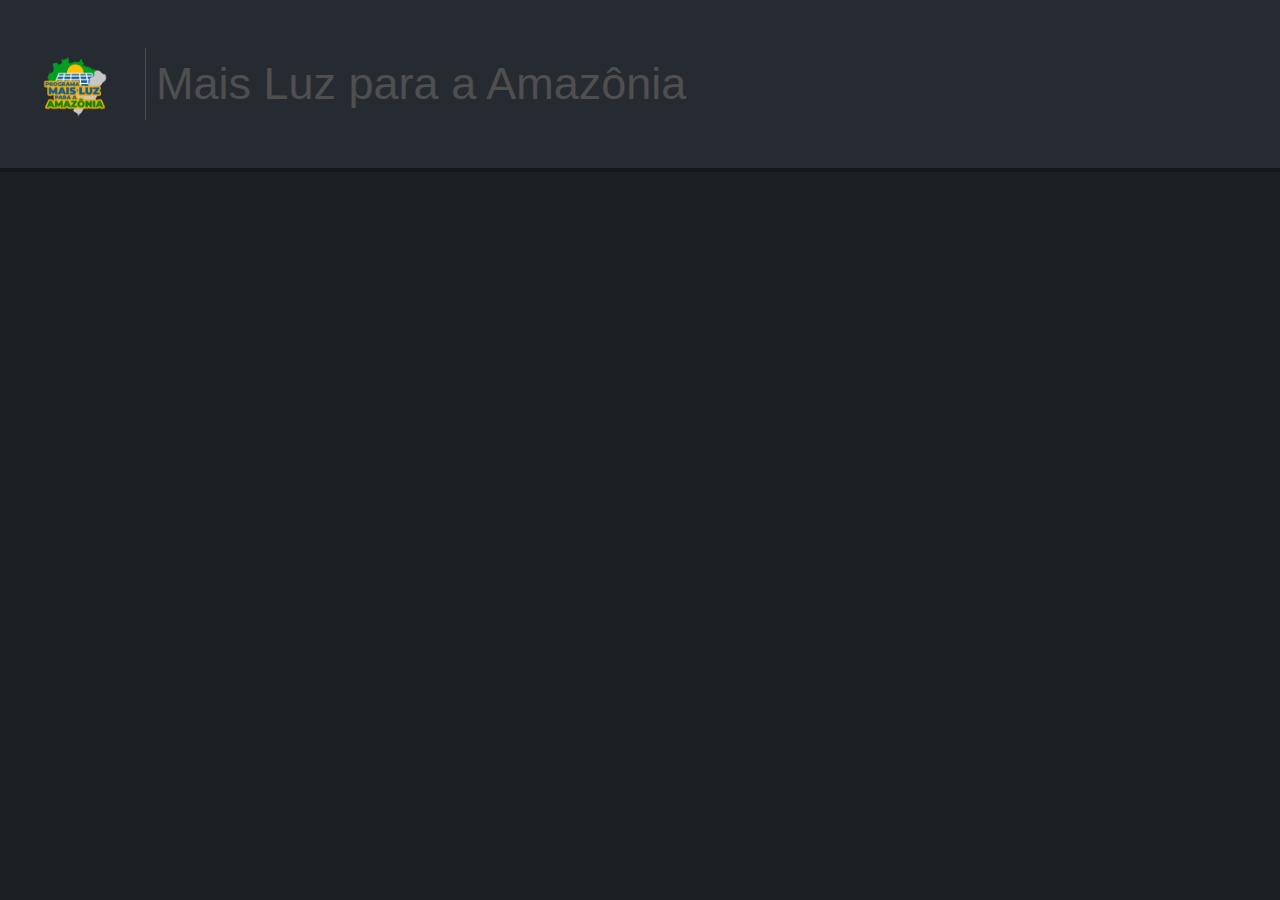
==== index.html @ 47ce4924 "feat: starting a new project" ====
<!DOCTYPE html>
<html lang="en">
<head>
    <meta charset="UTF-8">
    <meta http-equiv="X-UA-Compatible" content="IE=edge">
    <meta name="viewport" content="width=device-width, initial-scale=1.0">
    <title>Dashboard</title>

    <link href="style.css" rel="stylesheet">
</head>

<body>
        <header>
          <div id="img">
            <img src="MLA.png" width="82" height="62">
          </div>  
            <p id="font">Mais Luz para a Amazônia</p> 
        </header>
    
    
    
</body>
</html>
---- style.css ----
body{
    background-color:#1D2023;
    padding: 0;
    margin: 0;
}
header{
    background-color: #262B32;
    box-shadow: 0 4px rgba(0, 0, 0, 0.25);
    display: flex;
    flex-direction: row;
    justify-content: left;
    align-items: center;
    padding: 3px;
}
#font{
    font-family: Arial, Helvetica, sans-serif;
    font-size: 45px;
    color:#4F4F4F;
    border-left: 1px solid #4F4F4F;
    padding-top: 10px;
    padding-bottom: 10px;
    padding-left: 10px;
}
#img{
    margin-left: 30px;
    margin-right: 30px;
    margin-top: 10px;
}
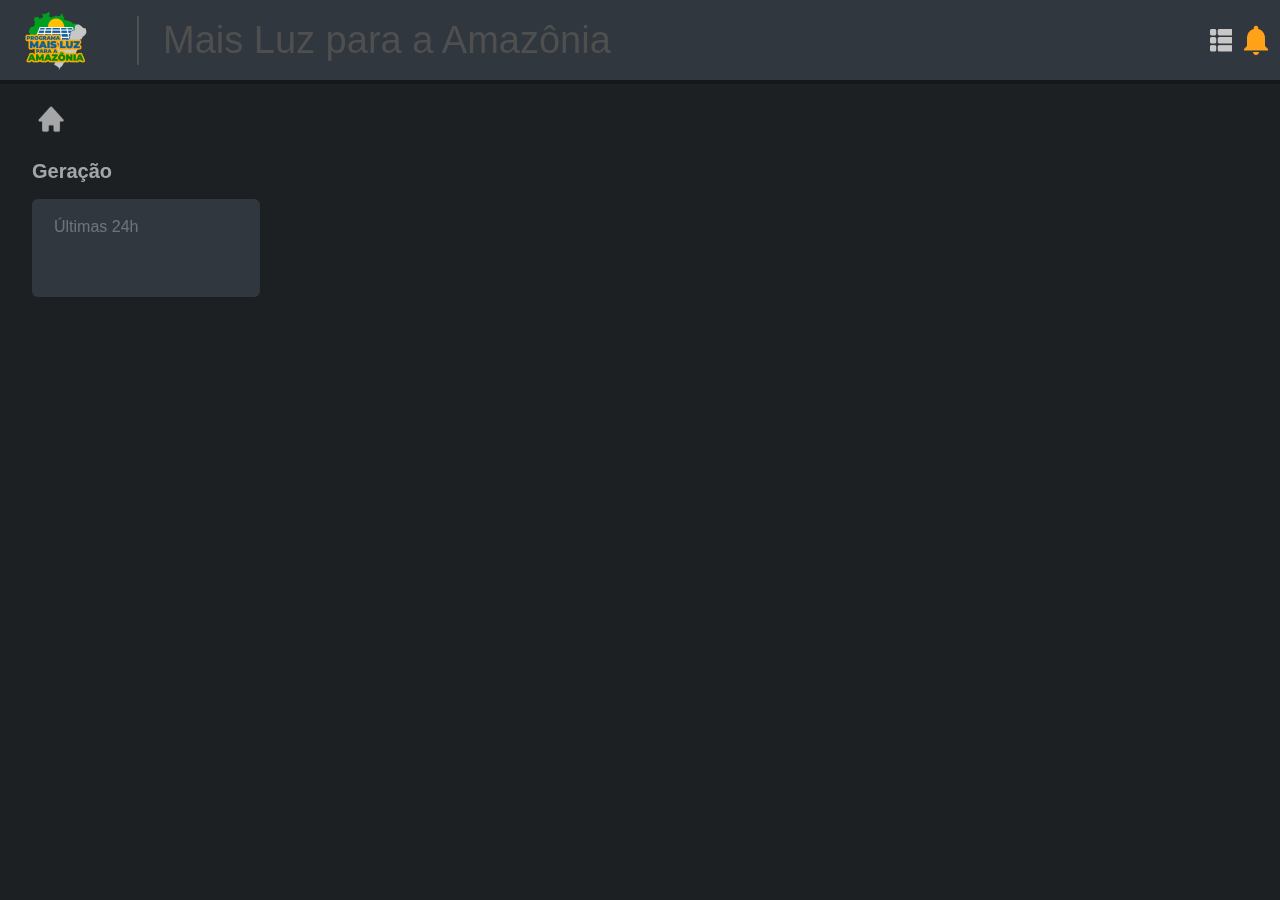
==== commit 5d6905f4: "feat: Added a generation side information card" ====
--- a/index.html
+++ b/index.html
@@ -1,23 +1,32 @@
 <!DOCTYPE html>
 <html lang="en">
-<head>
-    <meta charset="UTF-8">
-    <meta http-equiv="X-UA-Compatible" content="IE=edge">
-    <meta name="viewport" content="width=device-width, initial-scale=1.0">
+  <head>
+    <meta charset="UTF-8" />
+    <meta http-equiv="X-UA-Compatible" content="IE=edge" />
+    <meta name="viewport" content="width=device-width, initial-scale=1.0" />
     <title>Dashboard</title>
 
-    <link href="style.css" rel="stylesheet">
-</head>
+    <link rel="stylesheet" href="../assets/style.css"/>
+  </head>
 
-<body>
-        <header>
-          <div id="img">
-            <img src="MLA.png" width="82" height="62">
-          </div>  
-            <p id="font">Mais Luz para a Amazônia</p> 
-        </header>
-    
-    
-    
-</body>
-</html>+  <body>
+    <header>
+      <img id="imagem-mla" src="../assets/MLA.png" />
+      <img id="imagem-icones" src="../assets/View_Icons.png" />
+      <img id="imagem-carga" src="../assets/Vector.png" />
+      <img id="imagem-notficacao" src="../assets/Vectors.png" />
+      <p id="titulo-do-header">Mais Luz para a Amazônia</p>
+    </header>
+    <div class="home_bottom">
+      <img id="imagem-casa" src="../assets/Home.png" />
+    </div>
+    <div class="lateral-esq">
+      <p id="geracao">
+        <b>Geração</b>
+        <div class="caixa-info">
+            <p class="contagem-de-tempo">Últimas 24h</p>
+        </div>
+      </p>
+    </div>
+  </body>
+</html>
--- a/assets/style.css
+++ b/assets/style.css
@@ -0,0 +1,105 @@
+body {
+  background-color: #1d2023;
+  padding: 0;
+  margin: 0;
+  overflow: hidden;
+  overflow-y: auto;
+}
+header {
+  background-color: #30373e;
+  box-shadow: 0 4px rgba(0, 0, 0, 0.25);
+  display: flex;
+  flex-direction: row;
+  justify-content: left;
+  align-items: center;
+  height: 80px;
+}
+#titulo-do-header {
+  position: absolute;
+  left: 137px;
+  top: 19px;
+  font-family: Arial, Helvetica, sans-serif;
+  font-size: 38px;
+  color: #4f4f4f;
+  margin-top: -3px;
+  border-style: solid;
+  border-width: 0px 0px 0px 2px;
+  border-left-color: #4f4f4f;
+  padding-top: 3px;
+  padding-bottom: 3px;
+  padding-left: 24px;
+}
+#imagem-mla {
+  position: absolute;
+  width: 79px;
+  height: 70px;
+  left: 16px;
+  top: 5px;
+  cursor: pointer;
+}
+#imagem-notficacao {
+  position: sticky;
+  left: 1300px;
+  right: 32px;
+  cursor: pointer;
+}
+#imagem-carga {
+  position: sticky;
+  left: 1250px;
+  right: 32px;
+  cursor: pointer;
+}
+#imagem-icones {
+  position: sticky;
+  left: 1200px;
+  right: 32px;
+  cursor: pointer;
+}
+.home_bottom {
+  width: 1280px;
+  height: 80px;
+  display: inline-block;
+  position: relative;
+  margin-left: 38px;
+  margin-right: 38px;
+}
+#imagem-casa {
+  width: 26px;
+  height: 26px;
+  margin-top: 26px;
+  margin-bottom: 28px;
+  cursor: pointer;
+}
+.lateral-esq {
+  position: absolute;
+  width: 228px;
+  height: 529px;
+  left: 32px;
+  top: 160px;
+  /*background-color: darkred;*/
+}
+#geracao {
+  position: absolute;
+  margin: 0;
+  font-family: Arial, Helvetica, sans-serif;
+  font-size: 20px;
+  color: rgba(255, 255, 255, 0.6);
+  display: flex;
+}
+.caixa-info {
+  position: absolute;
+  width: 228px;
+  height: 98px;
+  top: 39px;
+  border-radius: 6px;
+  background: #30373e;
+}
+.contagem-de-tempo {
+  color: rgba(255, 255, 255, 0.3);
+  font-family: Arial, Helvetica, sans-serif;
+  font-size: 16px;
+  position: absolute;
+  display: flex;
+  margin-left: 22px;
+  margin-top: 19px;
+}
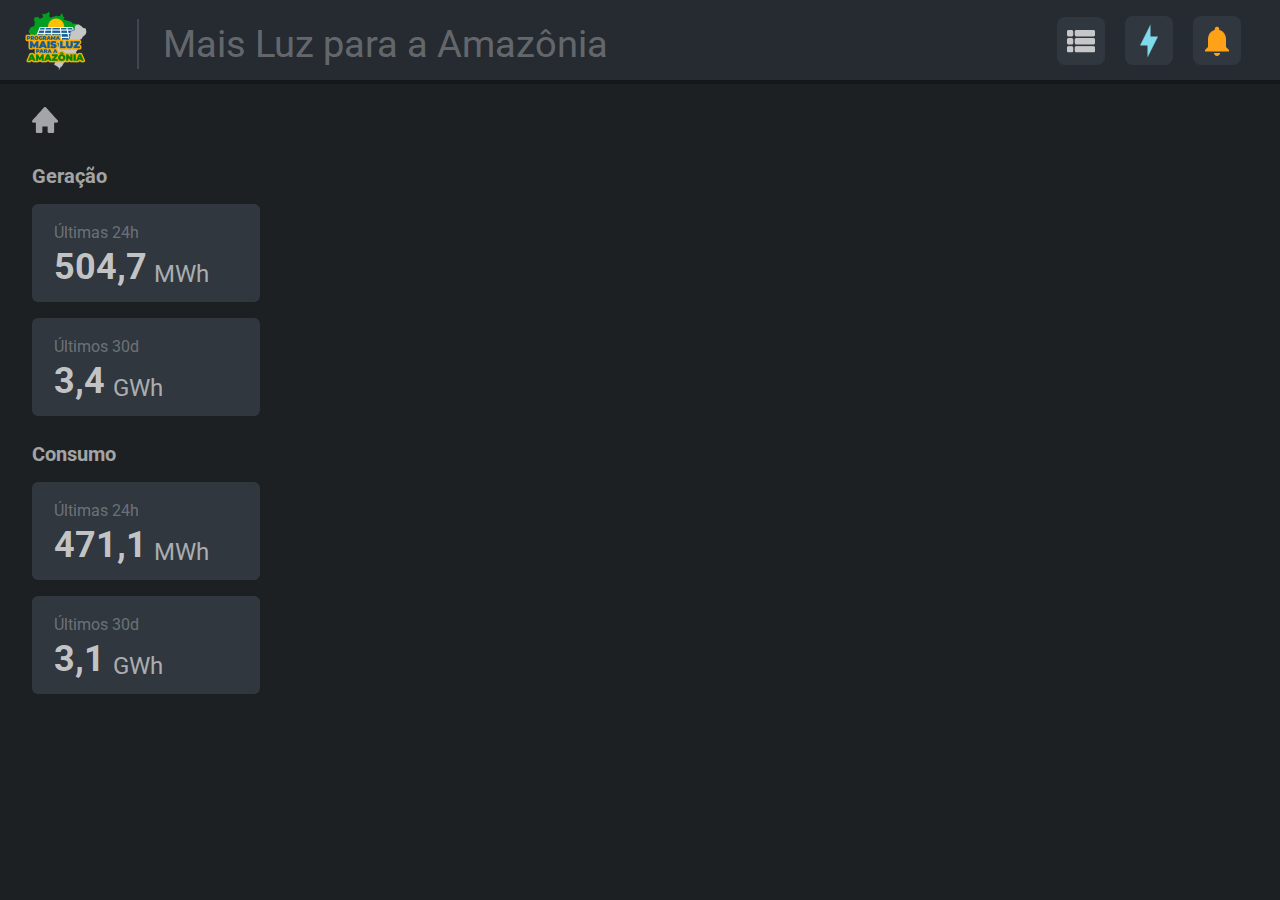
==== commit e6fb901d: "feat: generation and consumption information field implemented" ====
--- a/index.html
+++ b/index.html
@@ -6,26 +6,56 @@
     <meta name="viewport" content="width=device-width, initial-scale=1.0" />
     <title>Dashboard</title>
 
-    <link rel="stylesheet" href="../assets/style.css"/>
+    <link rel="stylesheet" href="./assets/css/style.css"/>
   </head>
 
   <body>
     <header>
-      <img id="imagem-mla" src="../assets/MLA.png" />
-      <img id="imagem-icones" src="../assets/View_Icons.png" />
-      <img id="imagem-carga" src="../assets/Vector.png" />
-      <img id="imagem-notficacao" src="../assets/Vectors.png" />
+      <img id="imagem-mla" src="./assets/image/Logo_MLA.png" />
+      <div class="botoes-imagens">
+        <img class="Icones menu"src="./assets/image/Icone_do_menu.png" />
+        <img class="Icones energia"src="./assets/image/Icone_de_energia.png" />
+        <img class="Icones notficacao"src="./assets/image/Icone_de_notficacao.png" />  
+      </div>
       <p id="titulo-do-header">Mais Luz para a Amazônia</p>
     </header>
-    <div class="home_bottom">
-      <img id="imagem-casa" src="../assets/Home.png" />
+    <div class="padding_do_botao_home">
+      <img id="imagem-casa" src="./assets/image/Icone_de_home.png" />
     </div>
     <div class="lateral-esq">
-      <p id="geracao">
+      <p id       ="Geracao">
         <b>Geração</b>
         <div class="caixa-info">
             <p class="contagem-de-tempo">Últimas 24h</p>
+            <p class="valoes">
+              <b>504,7</b>
+            </p>
+            <p class="unidade_de_medida">MWh</p>
         </div>
+        <div class="caixa-info">
+          <p class="contagem-de-tempo">Últimos 30d</p>
+          <p class="valoes">
+            <b>3,4</b>
+          </p>
+          <p class="unidade_de_medida_2">GWh</p>
+      </div>
+      </p>
+      <p id="Consumo">
+        <b>Consumo</b>
+        <div class="caixa-info">
+            <p class="contagem-de-tempo">Últimas 24h</p>
+            <p class="valoes">
+              <b>471,1</b>
+            </p>
+            <p class="unidade_de_medida">MWh</p>
+        </div>
+        <div class="caixa-info">
+          <p class="contagem-de-tempo">Últimos 30d</p>
+          <p class="valoes">
+            <b>3,1</b>
+          </p>
+          <p class="unidade_de_medida_2">GWh</p>
+      </div>
       </p>
     </div>
   </body>
--- a/assets/css/style.css
+++ b/assets/css/style.css
@@ -0,0 +1,120 @@
+@import url("https://fonts.googleapis.com/css2?family=Roboto&display=swap");
+* {
+  padding: 0;
+  margin: 0;
+  font-family: "Roboto", sans-serif;
+}
+body {
+  background-color: #1d2023;
+  overflow: hidden;
+  overflow-y: auto;
+}
+header {
+  background-color: #262b32;
+  box-shadow: 0 4px rgba(0, 0, 0, 0.25);
+  display: flex;
+  height: 80px;
+}
+#titulo-do-header {
+  position: absolute;
+  left: 137px;
+  top: 19px;
+  font-size: 38px;
+  color: rgba(255, 255, 255, 0.3);
+  border: solid #3e4750;
+  border-width: 0px 0px 0px 2px;
+  padding: 3px 0 3px 24px;
+}
+#imagem-mla {
+  margin: 5px 18px 5px 16px;
+  cursor: pointer;
+}
+.padding_do_botao_home {
+  width: 1280px;
+  height: 80px;
+  display: inline-block;
+  margin: 0 32px;
+}
+#imagem-casa {
+  margin: 27px 0 27px;
+  cursor: pointer;
+}
+.botoes-imagens {
+  margin: auto;
+  width: 100%;
+  height: 100%;
+  text-align: right;
+}
+.Icones {
+  display: inline-block;
+  background-color: #30373e;
+  border-radius: 8px;
+  cursor: pointer;
+}
+.menu {
+  padding: 13px 10px 12.44px;
+  margin: 16px;
+  background: #30373e;
+}
+.energia {
+  padding: 7.5px 15px;
+  margin: 16px 0;
+  background: #30373e;
+}
+.notficacao {
+  padding: 9.75px 12px 9px;
+  margin: 16px 39px 16px 16px;
+  background: #30373e;
+}
+.lateral-esq {
+  position: absolute;
+  width: 228px;
+  height: 529px;
+  margin: 0 23px 0 32px;
+  padding-bottom: 61px;
+}
+#Geracao {
+  position: relative;
+  margin: 0;
+  font-size: 20px;
+  color: rgba(255, 255, 255, 0.6);
+}
+.caixa-info {
+  position: relative;
+  width: 228px;
+  height: 98px;
+  border-radius: 6px;
+  background: #30373e;
+  margin-top: 16px;
+}
+.contagem-de-tempo {
+  color: rgba(255, 255, 255, 0.3);
+  font-size: 16px;
+  position: absolute;
+  margin-left: 22px;
+  margin-top: 19px;
+}
+.valoes {
+  position: absolute;
+  margin: 42px 114px 14px 22px;
+  color: rgba(221, 221, 221, 0.87);
+  font-size: 36px;
+}
+.unidade_de_medida {
+  position: absolute;
+  margin: 56px 43px 14px 122px;
+  font-size: 24px;
+  color: rgba(255, 255, 255, 0.6);
+}
+.unidade_de_medida_2 {
+  position: absolute;
+  margin: 56px 84px 14px 81px;
+  font-size: 24px;
+  color: rgba(255, 255, 255, 0.6);
+}
+#Consumo {
+  position: relative;
+  margin-top: 26px;
+  font-size: 20px;
+  color: rgba(255, 255, 255, 0.6);
+}
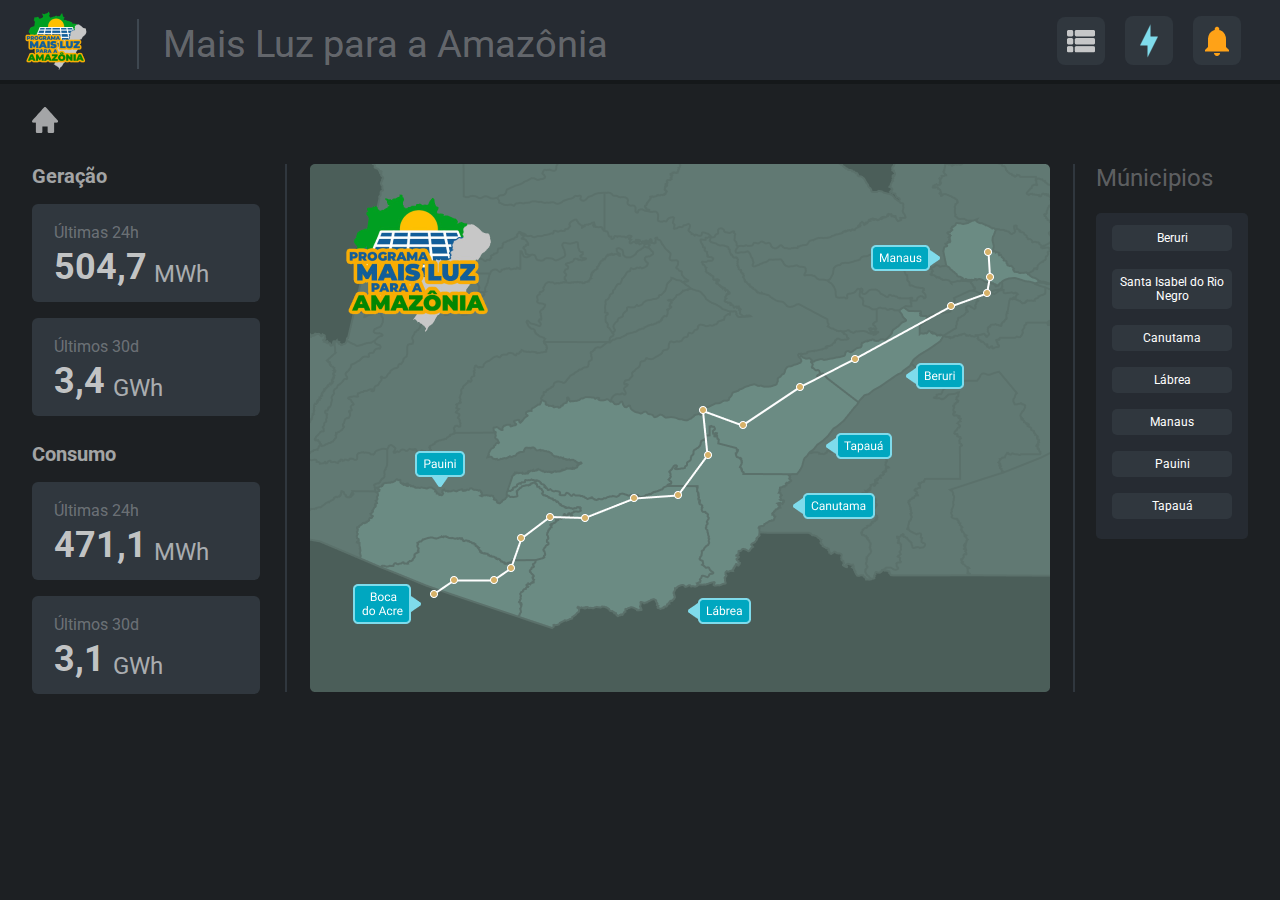
==== commit ba9cc61d: "feat: The menu of municipalities and the map of the region were added" ====
--- a/index.html
+++ b/index.html
@@ -11,19 +11,45 @@
 
   <body>
     <header>
-      <img id="imagem-mla" src="./assets/image/Logo_MLA.png" />
+      <img id="Imagem-mla" src="./assets/image/Logo_MLA.png" title="Início"/>
       <div class="botoes-imagens">
-        <img class="Icones menu"src="./assets/image/Icone_do_menu.png" />
-        <img class="Icones energia"src="./assets/image/Icone_de_energia.png" />
-        <img class="Icones notficacao"src="./assets/image/Icone_de_notficacao.png" />  
+        <img class="Icones menu"src="./assets/image/Icone_do_menu.png" title="Menu"/>
+        <img class="Icones energia"src="./assets/image/Icone_de_energia.png" title="Energia"/>
+        <img class="Icones notficacao"src="./assets/image/Icone_de_notficacao.png" title="Notificação"/>  
       </div>
-      <p id="titulo-do-header">Mais Luz para a Amazônia</p>
+      <p id="Titulo-do-header">Mais Luz para a Amazônia</p>
     </header>
     <div class="padding_do_botao_home">
-      <img id="imagem-casa" src="./assets/image/Icone_de_home.png" />
+      <img id="Imagem-casa" src="./assets/image/Icone_de_home.png" title="Início"/>
     </div>
     <div class="lateral-esq">
-      <p id       ="Geracao">
+      <div class="lateral-dir-titulo">
+        <p id="Municipios">Múnicipios</p>
+        <div class="lateral-dir-corpo">
+          <div class="caixa-info-dir">
+              <p class="nomes_das_localidades">Beruri</p>
+            </div>
+            <div id="caixa-info-Santa-isabel">
+            <p class="nomes_das_localidades" >Santa Isabel do Rio Negro</p>
+          </div>
+          <div class="caixa-info-dir">
+          <p class="nomes_das_localidades">Canutama</p>
+        </div>
+        <div class="caixa-info-dir">
+            <p class="nomes_das_localidades" >Lábrea</p>
+          </div>
+          <div class="caixa-info-dir">
+              <p class="nomes_das_localidades">Manaus</p>
+          </div>
+          <div class="caixa-info-dir">
+                <p class="nomes_das_localidades">Pauini</p>
+              </div>
+              <div class="caixa-info-dir">
+                  <p class="nomes_das_localidades">Tapauá</p>
+                </div>
+        </div>
+      </div>
+      <p id="Geracao">
         <b>Geração</b>
         <div class="caixa-info">
             <p class="contagem-de-tempo">Últimas 24h</p>
@@ -57,6 +83,9 @@
           <p class="unidade_de_medida_2">GWh</p>
       </div>
       </p>
+      
     </div>
+    <img id="Mapa_do_dashboard" src="./assets/image/Mapa.png" >
+    
   </body>
 </html>
--- a/assets/css/style.css
+++ b/assets/css/style.css
@@ -15,7 +15,7 @@
   display: flex;
   height: 80px;
 }
-#titulo-do-header {
+#Titulo-do-header {
   position: absolute;
   left: 137px;
   top: 19px;
@@ -25,7 +25,7 @@
   border-width: 0px 0px 0px 2px;
   padding: 3px 0 3px 24px;
 }
-#imagem-mla {
+#Imagem-mla {
   margin: 5px 18px 5px 16px;
   cursor: pointer;
 }
@@ -35,7 +35,7 @@
   display: inline-block;
   margin: 0 32px;
 }
-#imagem-casa {
+#Imagem-casa {
   margin: 27px 0 27px;
   cursor: pointer;
 }
@@ -118,3 +118,49 @@
   font-size: 20px;
   color: rgba(255, 255, 255, 0.6);
 }
+#Mapa_do_dashboard {
+  position: relative;
+  margin: 0 209px 0 285px;
+  padding: 0 23px;
+  border: solid #30373e;
+  border-width: 0 2px;
+}
+.lateral-dir-titulo {
+  position: absolute;
+  margin: 0 0 0 1064px;
+  font-size: 24px;
+}
+#Municipios {
+  color: rgba(255, 255, 255, 0.3);
+}
+.lateral-dir-corpo {
+  position: absolute;
+  width: 152px;
+  height: 326px;
+  background: #262b32;
+  border-radius: 5px;
+  margin: 21px 32px 0 0;
+}
+.caixa-info-dir {
+  position: relative;
+  width: 120px;
+  height: 26px;
+  background: #30373e;
+  border-radius: 5px;
+  margin: 12px 16px 16px 16px;
+}
+#caixa-info-Santa-isabel {
+  position: relative;
+  width: 120px;
+  height: 40px;
+  background: #30373e;
+  border-radius: 5px;
+  margin: 18px 16px 16px 16px;
+}
+.nomes_das_localidades {
+  text-align: center;
+  color: #ffffff;
+  font-size: 12px;
+  padding-top: 6px;
+  cursor: pointer;
+}
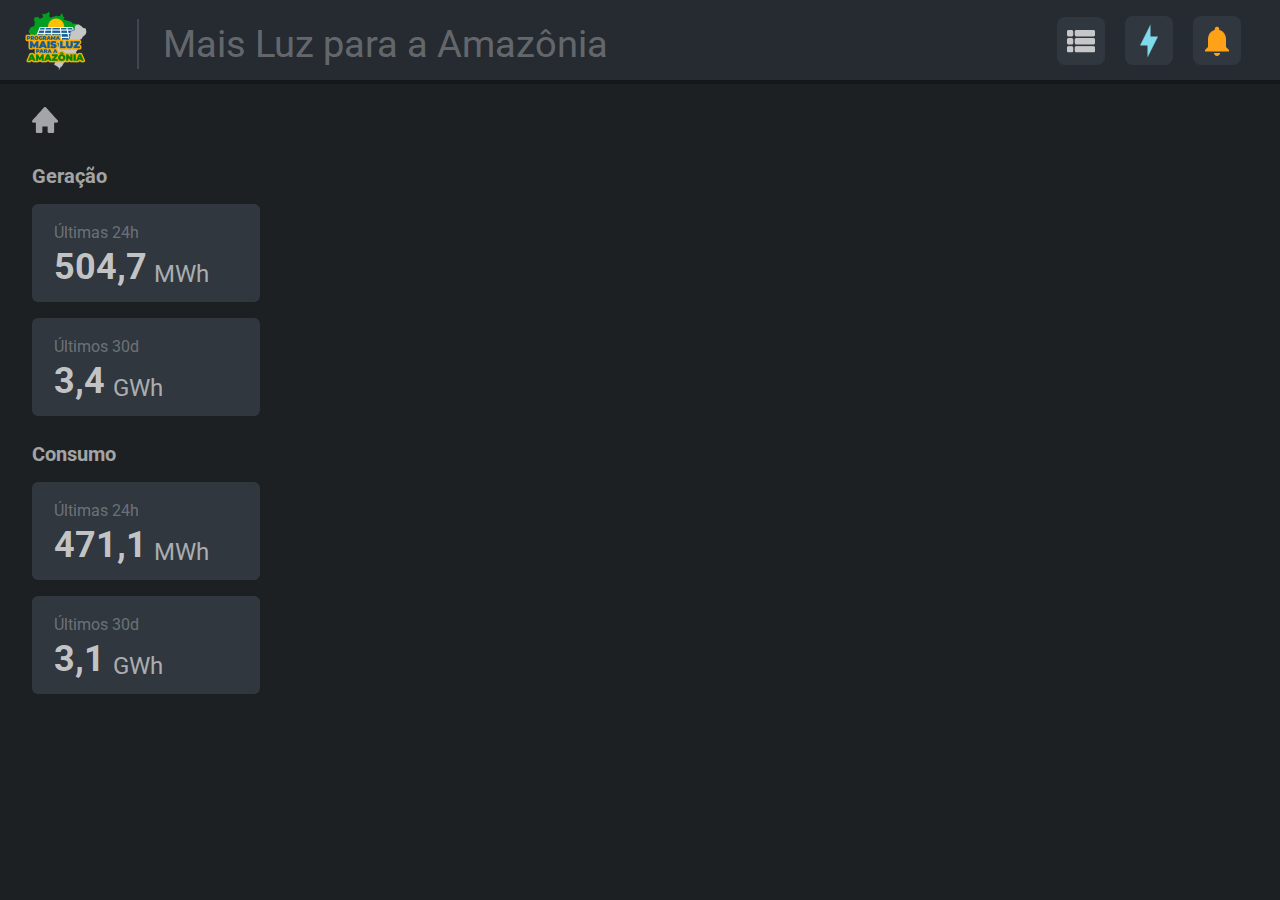
==== commit 527bb245: "Revert "feat: The menu of municipalities and the map of the region were added"" ====
--- a/index.html
+++ b/index.html
@@ -11,45 +11,19 @@
 
   <body>
     <header>
-      <img id="Imagem-mla" src="./assets/image/Logo_MLA.png" title="Início"/>
+      <img id="imagem-mla" src="./assets/image/Logo_MLA.png" />
       <div class="botoes-imagens">
-        <img class="Icones menu"src="./assets/image/Icone_do_menu.png" title="Menu"/>
-        <img class="Icones energia"src="./assets/image/Icone_de_energia.png" title="Energia"/>
-        <img class="Icones notficacao"src="./assets/image/Icone_de_notficacao.png" title="Notificação"/>  
+        <img class="Icones menu"src="./assets/image/Icone_do_menu.png" />
+        <img class="Icones energia"src="./assets/image/Icone_de_energia.png" />
+        <img class="Icones notficacao"src="./assets/image/Icone_de_notficacao.png" />  
       </div>
-      <p id="Titulo-do-header">Mais Luz para a Amazônia</p>
+      <p id="titulo-do-header">Mais Luz para a Amazônia</p>
     </header>
     <div class="padding_do_botao_home">
-      <img id="Imagem-casa" src="./assets/image/Icone_de_home.png" title="Início"/>
+      <img id="imagem-casa" src="./assets/image/Icone_de_home.png" />
     </div>
     <div class="lateral-esq">
-      <div class="lateral-dir-titulo">
-        <p id="Municipios">Múnicipios</p>
-        <div class="lateral-dir-corpo">
-          <div class="caixa-info-dir">
-              <p class="nomes_das_localidades">Beruri</p>
-            </div>
-            <div id="caixa-info-Santa-isabel">
-            <p class="nomes_das_localidades" >Santa Isabel do Rio Negro</p>
-          </div>
-          <div class="caixa-info-dir">
-          <p class="nomes_das_localidades">Canutama</p>
-        </div>
-        <div class="caixa-info-dir">
-            <p class="nomes_das_localidades" >Lábrea</p>
-          </div>
-          <div class="caixa-info-dir">
-              <p class="nomes_das_localidades">Manaus</p>
-          </div>
-          <div class="caixa-info-dir">
-                <p class="nomes_das_localidades">Pauini</p>
-              </div>
-              <div class="caixa-info-dir">
-                  <p class="nomes_das_localidades">Tapauá</p>
-                </div>
-        </div>
-      </div>
-      <p id="Geracao">
+      <p id       ="Geracao">
         <b>Geração</b>
         <div class="caixa-info">
             <p class="contagem-de-tempo">Últimas 24h</p>
@@ -83,9 +57,6 @@
           <p class="unidade_de_medida_2">GWh</p>
       </div>
       </p>
-      
     </div>
-    <img id="Mapa_do_dashboard" src="./assets/image/Mapa.png" >
-    
   </body>
 </html>
--- a/assets/css/style.css
+++ b/assets/css/style.css
@@ -15,7 +15,7 @@
   display: flex;
   height: 80px;
 }
-#Titulo-do-header {
+#titulo-do-header {
   position: absolute;
   left: 137px;
   top: 19px;
@@ -25,7 +25,7 @@
   border-width: 0px 0px 0px 2px;
   padding: 3px 0 3px 24px;
 }
-#Imagem-mla {
+#imagem-mla {
   margin: 5px 18px 5px 16px;
   cursor: pointer;
 }
@@ -35,7 +35,7 @@
   display: inline-block;
   margin: 0 32px;
 }
-#Imagem-casa {
+#imagem-casa {
   margin: 27px 0 27px;
   cursor: pointer;
 }
@@ -118,49 +118,3 @@
   font-size: 20px;
   color: rgba(255, 255, 255, 0.6);
 }
-#Mapa_do_dashboard {
-  position: relative;
-  margin: 0 209px 0 285px;
-  padding: 0 23px;
-  border: solid #30373e;
-  border-width: 0 2px;
-}
-.lateral-dir-titulo {
-  position: absolute;
-  margin: 0 0 0 1064px;
-  font-size: 24px;
-}
-#Municipios {
-  color: rgba(255, 255, 255, 0.3);
-}
-.lateral-dir-corpo {
-  position: absolute;
-  width: 152px;
-  height: 326px;
-  background: #262b32;
-  border-radius: 5px;
-  margin: 21px 32px 0 0;
-}
-.caixa-info-dir {
-  position: relative;
-  width: 120px;
-  height: 26px;
-  background: #30373e;
-  border-radius: 5px;
-  margin: 12px 16px 16px 16px;
-}
-#caixa-info-Santa-isabel {
-  position: relative;
-  width: 120px;
-  height: 40px;
-  background: #30373e;
-  border-radius: 5px;
-  margin: 18px 16px 16px 16px;
-}
-.nomes_das_localidades {
-  text-align: center;
-  color: #ffffff;
-  font-size: 12px;
-  padding-top: 6px;
-  cursor: pointer;
-}
